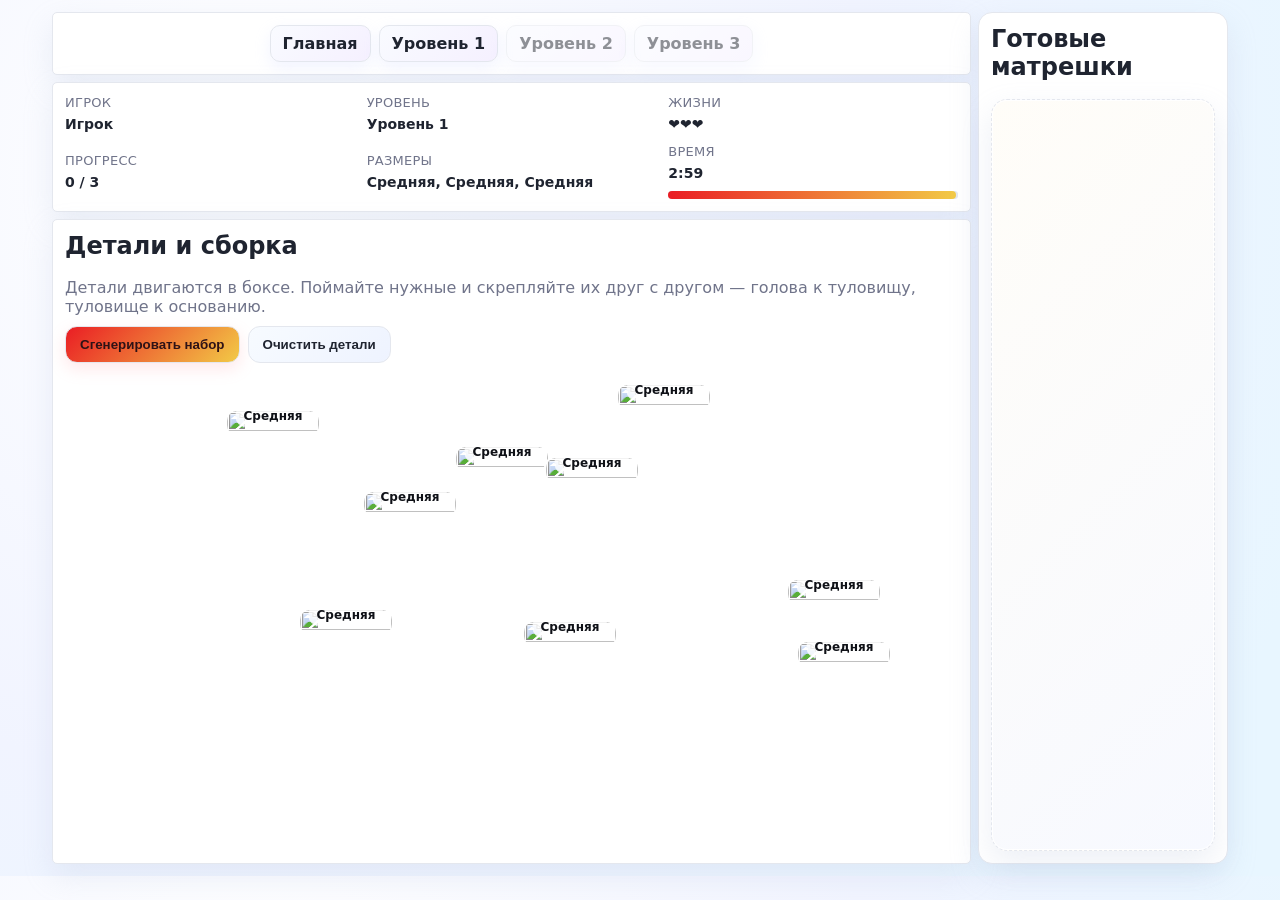
==== level1.html @ 1f482066 "Моя курсовая работа" ====
<!DOCTYPE html>
<html lang="ru">

<head>
  <meta charset="UTF-8" />
  <meta name="viewport" content="width=device-width, initial-scale=1.0" />
  <title>Сборка матрешки — Уровень 1</title>
  <link rel="stylesheet" href="style.css" />
  <link rel="stylesheet" href="matrs.css" />
</head>

<body>
  <div class="app">
    <div class="main-content">
      <header class="panel">
        <nav class="levels">
          <a href="start.html">Главная</a>
          <a id="level1Link" href="level1.html">Уровень 1</a>
          <a id="level2Link" href="level2.html">Уровень 2</a>
          <a id="level3Link" href="level3.html">Уровень 3</a>
        </nav>
      </header>

      <section class="panel hud">
        <div class="hud-item">
          <div class="label">Уровень</div>
          <div id="levelName" class="value">—</div>
        </div>
        <div class="hud-item">
          <div class="label">Жизни</div>
          <div id="lives" class="value">❤❤❤</div>
        </div>
        <div class="hud-item">
          <div class="label">Прогресс</div>
          <div id="progress" class="value">0 / 0</div>
        </div>
        <div class="hud-item">
          <div class="label">Размеры</div>
          <div id="sizeLabel" class="value">Разные</div>
        </div>

        <div class="hud-item">
          <div class="label">Время</div>
          <div id="timer" class="value">—</div>
          <progress id="timerProgress" class="timer-progress" value="0" max="100"></progress>
        </div>

      </section>
      <section class="panel workspace">
        <div class="column palette">
          <h2>Детали и сборка</h2>
          <p class="muted">Детали двигаются в боксе. Поймайте нужные и скрепляйте их друг с другом — голова к туловищу,
            туловище к основанию.</p>
          <div class="row">
            <button id="generateParts">Сгенерировать набор</button>
            <button id="clearParts" class="ghost">Очистить детали</button>
          </div>
          <div id="partsTray" class="parts-tray"></div>
        </div>
      </section>
    </div>
    <section class="panel shelf-panel">
      <div class="column shelf-column">
        <h2>Готовые матрешки</h2>
        <div id="shelf" class="shelf"></div>
      </div>
    </section>
  </div>
  <!-- Модальное окно победы -->
  <div id="winModal" class="modal-overlay">
    <div class="modal-content win-modal">
      <div class="modal-icon">🎉</div>
      <h2>Поздравляем!</h2>
      <p class="modal-subtitle">Вы успешно собрали все матрешки!</p>

      <div class="score-board">
        <div class="score-item">
          <span class="score-label">Собрано матрешек:</span>
          <span class="score-value" id="scoreMatryoshkas">0</span>
        </div>
        <div class="score-item">
          <span class="score-label">Потрачено времени:</span>
          <span class="score-value" id="scoreTime">0:00</span>
        </div>
        <div class="score-item">
          <span class="score-label">Осталось жизней:</span>
          <span class="score-value" id="scoreLives">3</span>
        </div>
        <div class="score-item total">
          <span class="score-label">Общий счет:</span>
          <span class="score-value" id="scoreTotal">0</span>
        </div>
        <div class="score-item summary" id="summaryItem" style="display: none;">
          <span class="score-label" id="summaryLabel">Итоговый счет (уровни 1-2):</span>
          <span class="score-value" id="scoreSummary">0</span>
        </div>
      </div>

      <div class="modal-buttons">
        <button id="nextLevelBtn" class="btn-primary">Следующий уровень →</button>
        <button id="restartLevelBtn" class="btn-secondary">Играть еще раз</button>
        <button id="mainMenuBtn" class="btn-ghost">Главное меню</button>
      </div>
    </div>
  </div>

  <!-- Модальное окно поражения -->
  <div id="loseModal" class="modal-overlay">
    <div class="modal-content lose-modal">
      <div class="modal-icon">😢</div>
      <h2>Игра окончена</h2>
      <p class="modal-subtitle">Попробуйте еще раз!</p>

      <div class="score-board">
        <div class="score-item">
          <span class="score-label">Собрано матрешек:</span>
          <span class="score-value" id="loseMatryoshkas">0</span>
        </div>
        <div class="score-item">
          <span class="score-label">Осталось времени:</span>
          <span class="score-value" id="loseTime">0:00</span>
        </div>
        <div class="score-item">
          <span class="score-label">Причина поражения:</span>
          <span class="score-value" id="loseReason">—</span>
        </div>
      </div>

      <div class="modal-buttons">
        <button id="restartAfterLoseBtn" class="btn-primary">Попробовать еще раз</button>
        <button id="mainMenuLoseBtn" class="btn-secondary">Главное меню</button>
      </div>
    </div>
  </div>

  <!-- Контейнер для конфетти (фейерверков) -->
  <div id="confetti-container"></div>

  <!-- Записка для уровня 1 -->
  <div id="levelNote" style="display: none;">
    <div style="position: fixed; top: 50%; left: 50%; transform: translate(-50%, -50%); background: white; padding: 20px; border-radius: 10px; box-shadow: 0 0 10px rgba(0,0,0,0.5); z-index: 1000; max-width: 400px;">
      <h3>Уровень 1</h3>
      <p>Ваша задача - собрать матрешки. Можно прикреплять голову к туловищу и основание к туловищу. Прикрепляйте соответствующе цветам.</p>
      <button onclick="document.getElementById('levelNote').style.display='none'">Закрыть</button>
    </div>
  </div>

  <script src="script.js"></script>
</body>

</html>
---- style.css ----
* {
  box-sizing: border-box;
}

body {
  margin: 0;
  font-family: "Segoe UI", system-ui, -apple-system, sans-serif;
  background: url('img/xoxloma.jpg') center/cover no-repeat, radial-gradient(circle at 20% 20%, #ffffff, #f1f4ff 50%, #e8f6ff 90%);
  color: #1f2430;
}

.app {
  max-width: 1200px;
  margin: 0 auto;
  padding: 12px;
  display: flex;
  gap: 7px;
  align-items: stretch;
  min-height: calc(100vh - 24px);
}

.main-content {
  flex: 1;
  display: flex;
  flex-direction: column;
  gap: 7px;
  min-height: 100%;
}

h1,
h2 {
  margin: 0 0 8px;
  font-weight: 700;
  font-size: 1.5rem;
}

.muted {
  color: #70748a;
  margin: 0;
}

.panel {
  background: #ffffff;
  border: 1px solid #e4e7ee;
  border-radius: 5px;
  padding: 12px;
  box-shadow: 0 12px 30px #a7b4d433;
}

.hud {
  display: grid;
  grid-template-columns: repeat(auto-fit, minmax(220px, 1fr));
  gap: 12px;
  align-items: center;
}

.hud-item {
  display: flex;
  flex-direction: column;
  gap: 6px;
}

.hud .label {
  color: #70748a;
  font-size: 13px;
  text-transform: uppercase;
  letter-spacing: 0.02em;
}

.hud .value {
  font-weight: 800;
  font-size: 14px;
}

.timer-progress {
  width: 100%;
  height: 8px;
  margin-top: 4px;
  border-radius: 4px;
  background-color: #e4e7ee;
  appearance: none;
}

.timer-progress::-webkit-progress-bar {
  background-color: #e4e7ee;
  border-radius: 4px;
}

.timer-progress::-webkit-progress-value {
  background: linear-gradient(90deg, #ea1d24, #f2ca46);
  border-radius: 4px;
}

.timer-progress::-moz-progress-bar {
  background: linear-gradient(90deg, #ea1d24, #f2ca46);
  border-radius: 4px;
}

.column {
  display: flex;
  flex-direction: column;
  gap: 10px;
}

.row {
  display: flex;
  gap: 8px;
  flex-wrap: wrap;
}

button {
  border-radius: 12px;
  border: 1px solid #e4e7ee;
  padding: 10px 14px;
  background: linear-gradient(135deg, #ea1d24, #f2ca46);
  color: #2e1216;
  cursor: pointer;
  font-weight: 700;
  transition: transform 0.1s ease, filter 0.2s ease, box-shadow 0.2s ease;
  box-shadow: 0 6px 16px #ff9aa23a;
}

button:hover {
  transform: translateY(-1px);
  filter: brightness(1.05);
}

button.ghost {
  background: linear-gradient(135deg, #f7fbff, #eef3ff);
  color: #1f2430;
  border: 1px solid #e4e7ee;
  box-shadow: none;
}

.hint {
  display: flex;
  gap: 10px;
  align-items: center;
  color: #70748a;
  font-size: 14px;
}

.levels {
  display: flex;
  gap: 8px;
  flex-wrap: wrap;
  justify-content: center;
}

.levels a {
  padding: 8px 12px;
  border-radius: 10px;
  border: 1px solid #e4e7ee;
  color: #1f2430;
  text-decoration: none;
  background: linear-gradient(135deg, #f9fbff, #f5f0ff);
  font-weight: 700;
  transition: transform 0.1s ease, filter 0.2s ease;
  box-shadow: 0 6px 16px #bcc7ff33;
}

.levels a:hover {
  transform: translateY(-1px);
  filter: brightness(1.05);
}

.levels a.active {
  background: linear-gradient(135deg, #ffd3dc, #ffeef3);
  color: #2e1216;
}

.levels a.locked {
  opacity: 0.5;
  pointer-events: none;
  cursor: not-allowed;
}

.parts-tray-wrapper {
  flex: 1;
  position: relative;
}

.parts-tray {
  position: relative;
  min-height: 320px;
  overflow: hidden;
}

.workspace {
  flex: 1;
  display: flex;
}

.workspace-split {
  flex: 1;
  display: flex;
  gap: 12px;
}

.shelf-panel {
  width: 250px;
  flex-shrink: 0;
  background: #ffffff;
  border: 1px solid #e4e7ee;
  border-radius: 14px;
  padding: 12px;
  box-shadow: 0 12px 30px #a7b4d433;
  display: flex;
  flex-direction: column;
}

.shelf-column {
  display: flex;
  flex-direction: column;
  flex: 1;
}

.shelf {
  flex: 1;
  border: 1px dashed #e4e7ee;
  border-radius: 16px;
  padding: 14px;
  display: flex;
  flex-direction: column;
  gap: 12px;
  align-items: center;
  background: linear-gradient(135deg, #fffdf8, #f7f9ff);
  box-shadow: inset 0 0 0 1px #ffffff, 0 12px 30px #a7b4d433;
  overflow-y: auto;
  min-height: 320px;
}

/*=========================================*/

/* Модальные окна */
.modal-overlay {
  position: fixed;
  top: 0;
  left: 0;
  right: 0;
  bottom: 0;
  background: rgba(0, 0, 0, 0.9);
  display: none;
  align-items: center;
  justify-content: center;
  z-index: 9999;
  backdrop-filter: blur(8px);
  animation: fadeIn 0.3s ease-out;
}

@keyframes fadeIn {
  from {
    opacity: 0;
  }

  to {
    opacity: 1;
  }
}

.modal-content {
  background: white;
  border-radius: 24px;
  padding: 40px;
  max-width: 500px;
  width: 90%;
  box-shadow: 0 30px 60px rgba(0, 0, 0, 0.3);
  animation: slideUp 0.5s cubic-bezier(0.175, 0.885, 0.32, 1.275);
  text-align: center;
  position: relative;
  overflow: hidden;
}

@keyframes slideUp {
  from {
    transform: translateY(50px) scale(0.9);
    opacity: 0;
  }

  to {
    transform: translateY(0) scale(1);
    opacity: 1;
  }
}

/* Цветовые темы для модальных окон */
.win-modal {
  background: linear-gradient(135deg, #ffffff, #fef9f0);
  border: 3px solid #ea1d24;
}

.win-modal::before {
  content: '';
  position: absolute;
  top: 0;
  left: 0;
  right: 0;
  height: 5px;
  border-radius: 24px 24px 0 0;
}

.lose-modal {
  background: linear-gradient(135deg, #ffffff, #fff8f8);
  border: 3px solid #ff9aa2;
}

.lose-modal::before {
  content: '';
  position: absolute;
  top: 0;
  left: 0;
  right: 0;
  height: 5px;
  border-radius: 24px 24px 0 0;
}

.modal-icon {
  font-size: 4rem;
  margin-bottom: 20px;
  animation: bounce 1s infinite alternate;
}

@keyframes bounce {
  from {
    transform: translateY(0);
  }

  to {
    transform: translateY(-10px);
  }
}

.win-modal .modal-icon {
  animation: winBounce 0.5s ease-out, bounce 1s infinite alternate 0.5s;
}

@keyframes winBounce {
  0% {
    transform: scale(0);
  }

  50% {
    transform: scale(1.2);
  }

  100% {
    transform: scale(1);
  }
}

.modal-content h2 {
  font-size: 2.5rem;
  margin-bottom: 10px;
  color: #1f2430;
}

.win-modal h2 {
  background: linear-gradient(135deg, #ea1d24, #f2ca46);
  background-clip: text;
  -webkit-background-clip: text;
  -webkit-text-fill-color: transparent;
}

.lose-modal h2 {
  background: linear-gradient(135deg, #ff9aa2, #f6a93b);
  background-clip: text;
  -webkit-background-clip: text;
  -webkit-text-fill-color: transparent;
}

.modal-subtitle {
  color: #70748a;
  font-size: 1.2rem;
  margin-bottom: 30px;
}

/* Таблица результатов */
.score-board {
  background: rgba(255, 255, 255, 0.9);
  border-radius: 16px;
  padding: 20px;
  margin: 25px 0;
  border: 2px solid #e4e7ee;
}

.score-item {
  display: flex;
  justify-content: space-between;
  padding: 12px 0;
  border-bottom: 1px solid #e4e7ee;
}

.score-item:last-child {
  border-bottom: none;
}

.score-item.total {
  background: rgba(106, 223, 155, 0.1);
  margin: 10px -10px -10px;
  padding: 15px 10px;
  border-radius: 12px;
  font-weight: 700;
}

.score-label {
  color: #1f2430;
  font-weight: 600;
}

.score-value {
  color: #ff9aa2;
  font-weight: 800;
  font-size: 1.1rem;
}

.win-modal .score-value {
  color: #ea1d24;
}

.lose-modal .score-value {
  color: #ff9aa2;
}

/* Кнопки в модальных окнах */
.modal-buttons {
  display: flex;
  flex-direction: column;
  gap: 12px;
  margin-top: 30px;
}

.btn-primary,
.btn-secondary,
.btn-ghost {
  padding: 16px 24px;
  border-radius: 12px;
  font-weight: 700;
  font-size: 1.1rem;
  cursor: pointer;
  transition: all 0.3s;
  border: none;
}

.btn-primary {
  background: linear-gradient(135deg, #ea1d24, #f2ca46);
  color: white;
  box-shadow: 0 6px 20px rgba(234, 29, 36, 0.3);
}

.btn-primary:hover {
  transform: translateY(-2px);
  box-shadow: 0 8px 25px rgba(234, 29, 36, 0.4);
}

.btn-secondary {
  background: linear-gradient(135deg, #ffd3dc, #ffeef3);
  color: #2e1216;
  border: 2px solid #ff9aa2;
}

.btn-secondary:hover {
  transform: translateY(-2px);
  background: linear-gradient(135deg, #ffc2ce, #ffe0e8);
}

.btn-ghost {
  background: transparent;
  color: #70748a;
  border: 2px solid #e4e7ee;
}

.btn-ghost:hover {
  color: #1f2430;
  border-color: #1f2430;
}

/* Конфетти (фейерверки) */
#confetti-container {
  position: fixed;
  top: 0;
  left: 0;
  width: 100%;
  height: 100%;
  pointer-events: none;
  z-index: 10000;
  display: none;
  overflow: hidden;
}

.confetti {
  position: absolute;
  background: #ff9aa2;
  border-radius: 50%;
  animation: fall linear forwards;
}

@keyframes fall {
  to {
    transform: translateY(100vh) rotate(360deg);
    opacity: 100;
  }
}




.start-container {
  max-width: 900px;
  margin: 0 auto;
  padding: 20px;
  min-height: 100vh;
  display: flex;
  flex-direction: column;
  justify-content: center;
}

.start-header {
  text-align: center;
  margin-bottom: 10px;
  background: rgba(250, 236, 188, 0.7);
  padding: 7px;
  border-radius: 15px;
  box-shadow: 0 8px 20px rgba(0, 0, 0, 0.1);
}

.start-header h1 {
  font-size: 2.5rem;
  background: #ea1d24;
  background-clip: text;
  -webkit-text-fill-color: transparent;
  margin-bottom: 10px;
}

.start-header p {
  color: #70748a;
  font-size: 1.2rem;
}

.start-content {
  display: grid;
  grid-template-columns: 1fr 1fr;
  gap: 10px;
  margin-bottom: 10px;
}

/* Mobile responsiveness */
@media (max-width: 768px) {
  .app {
    flex-direction: column;
    gap: 10px;
    padding: 8px;
  }

  .main-content {
    gap: 10px;
  }

  .shelf-panel {
    width: 100%;
    order: 1;
  }

  .hud {
    grid-template-columns: 1fr;
    gap: 8px;
  }

  .hud-item {
    padding: 8px;
    text-align: center;
  }

  .hud .label {
    font-size: 11px;
  }

  .hud .value {
    font-size: 13px;
  }

  .panel {
    padding: 8px;
  }

  .workspace {
    flex-direction: column;
  }

  .parts-tray {
    min-height: 200px;
  }

  .shelf {
    min-height: 150px;
  }

  .start-content {
    grid-template-columns: 1fr;
  }

  .modal-content {
    padding: 20px;
    margin: 10px;
  }

  .modal-content h2 {
    font-size: 2rem;
  }

  .score-board {
    padding: 15px;
  }

  .btn-primary,
  .btn-secondary,
  .btn-ghost {
    padding: 12px 20px;
    font-size: 1rem;
  }

  h1, h2 {
    font-size: 1.3rem;
  }

  .start-container {
    padding: 10px;
  }

  .start-header h1 {
    font-size: 2rem;
  }

  .rules-panel,
  .setup-panel {
    padding: 7px;
  }
}

@media (max-width: 480px) {
  .app {
    padding: 4px;
  }

  .panel {
    padding: 6px;
  }

  .hud-item {
    padding: 6px;
  }

  .modal-content {
    padding: 15px;
  }

  .modal-content h2 {
    font-size: 1.8rem;
  }

  .score-board {
    padding: 10px;
  }

  .btn-primary,
  .btn-secondary,
  .btn-ghost {
    padding: 10px 16px;
    font-size: 0.9rem;
  }

  .start-btn {
    padding: 15px 30px;
    font-size: 1.1rem;
  }

  .input-group input {
    padding: 12px;
    font-size: 16px; /* Prevent zoom on iOS */
  }
}

.rules-panel {
  background: rgba(250, 236, 188, 0.9);
  border-radius: 20px;
  padding: 20px;
  box-shadow: 0 12px 30px #a7b4d433;
  border: 2px solid #e4e7ee;
}

.rules-panel h2 {
  color: #ff9aa2;
  margin-bottom: 7px;
  display: flex;
  align-items: center;
  gap: 10px;
}



.rules-list {
  list-style: none;
  padding: 0;
}

.rules-list li {
  padding: 7px 0;
  border-bottom: 1px solid #e4e7ee;
  display: flex;
  align-items: center;
  gap: 12px;
}

.rules-list li:last-child {
  border-bottom: none;
}



.setup-panel {
  background: rgba(250, 236, 188, 0.9);
  border-radius: 20px;
  padding: 20px;
  box-shadow: 0 12px 30px #a7b4d433;
  border: 2px solid #e4e7ee;
  display: flex;
  flex-direction: column;
}

.setup-panel h2 {
  color: #ff9aa2;
  margin-bottom: 20px;
  display: flex;
  align-items: center;
  gap: 10px;
}



.input-group {
  margin-bottom: 25px;
}

.input-group label {
  display: block;
  margin-bottom: 8px;
  font-weight: 600;
  color: #1f2430;
}

.input-group input {
  width: 100%;
  padding: 15px;
  border: 2px solid #e4e7ee;
  border-radius: 12px;
  font-size: 16px;
  transition: all 0.3s;
  background: white;
}

.input-group input:focus {
  outline: none;
  border-color: #ff9aa2;
  box-shadow: 0 0 0 3px rgba(255, 154, 162, 0.2);
}

.level-selector {
  margin-top: 10px;
}

.level-buttons {
  display: grid;
  grid-template-columns: repeat(3, 1fr);
  gap: 10px;
  margin-top: 10px;
}

.level-btn {
  padding: 12px;
  background: white;
  border: 2px solid #e4e7ee;
  border-radius: 10px;
  cursor: pointer;
  text-align: center;
  transition: all 0.3s;
  font-weight: 600;
}

.level-btn:hover {
  transform: translateY(-2px);
  box-shadow: 0 6px 16px rgba(188, 199, 255, 0.2);
}

/* Эффект клея */
.glued {
    position: relative;
    border: 2px dashed #ff9900;
}

.glue-spot {
    position: absolute;
    width: 20px;
    height: 20px;
    background: rgba(255, 153, 0, 0.3);
    border-radius: 50%;
    animation: pulse 2s infinite;
}

@keyframes pulse {
    0% { opacity: 0.3; }
    50% { opacity: 0.7; }
    100% { opacity: 0.3; }
}

.glued-pair {
    position: absolute;
    cursor: not-allowed;
    border: 3px solid rgba(255, 0, 0, 0.7);
    border-radius: 10px;
    background: rgba(255, 0, 0, 0.1);
    display: flex;
    align-items: center;
    gap: 10px;
    padding: 10px;
}

.glued-pair.wrong-combination {
    border-color: #ff4444;
    background: rgba(255, 68, 68, 0.1);
}

.glue-effect {
    position: absolute;
    background: rgba(255, 255, 255, 0.5);
    border-radius: 50%;
    animation: glueShine 3s infinite;
}

@keyframes glueShine {
    0% { transform: scale(1); opacity: 0.5; }
    50% { transform: scale(1.2); opacity: 0.8; }
    100% { transform: scale(1); opacity: 0.5; }
}

.glue-label {
    position: absolute;
    top: 5px;
    right: 5px;
    font-size: 12px;
    color: rgba(255, 0, 0, 0.9);
    font-weight: bold;
}

.tools-panel {
    display: flex;
    gap: 40px;
}

.tool {
    cursor: grab;
    pointer-events: auto;
}

.tool img {
    width: 60px;
    height: 60px;
    object-fit: contain;
}



.level-btn.active {
  background: #ffb1a2;
  border-color: #ff9aa2;
  color: #2e1216;
}

.level-btn small {
  display: block;
  font-size: 0.8rem;
  opacity: 0.9;
  margin-top: 4px;
}

.start-button-container {
  text-align: center;
  margin-top: 20px;
}

.start-btn {
  background: #ea1d24;
  color: white;
  border: none;
  border-radius: 15px;
  padding: 20px 40px;
  font-size: 1.3rem;
  font-weight: 700;
  cursor: pointer;
  transition: all 0.3s;
  box-shadow: 0 8px 25px rgba(255, 154, 162, 0.3);
  display: inline-flex;
  align-items: center;
  gap: 10px;
}

.start-btn:hover {
  transform: translateY(-3px);
  box-shadow: 0 12px 30px rgba(255, 154, 162, 0.4);
}

.start-btn:active {
  transform: translateY(-1px);
}

.start-btn::after {
  content: "➜";
  font-size: 1.5rem;
  transition: transform 0.3s;
}

.start-btn:hover::after {
  transform: translateX(5px);
}


.footer-note {
  text-align: center;
  margin-top: 10px;
  color: #70748a;
  font-size: 0.9rem;
  background: rgba(250, 236, 188, 0.9);
  padding: 5px;
  border-radius: 10px;
  box-shadow: 0 4px 15px rgba(0, 0, 0, 0.1);
}


.wrapping-area {
  flex: 0 0 45%;
  display: flex;
  flex-direction: column;
  gap: 10px;
  border-right: 2px solid #e4e7ee;
  padding-right: 12px;
  
}

.wrapping-parts-container {
    display: flex;
    flex-wrap: nowrap;
    justify-content: center;
    align-items: center;
    gap: 20px;
    padding: 0 20px;
    position: relative; /* Если нужен для абсолютного позиционирования внутри */
    width: 100%;
    height: 100%;
    overflow: hidden; /* Чтобы детали не вылезали за границы */
}

/* Стиль для самих частей в wrapping tray */
.wrapping-parts-container .part {
    position: relative; /* или static - зависит от вашей логики */
    flex-shrink: 0; /* Чтобы не сжимались */
    margin: 0; /* Убираем отступы */
}

.wrapping-parts {
  position: relative;
  display: flex;
  gap: 10px;
  justify-content: center;
  align-items: center;
  flex-wrap: wrap;
}

.doll {
    cursor: pointer;
    transition: all 0.3s ease;
    margin: 10px;
    animation: dollPulse 4s ease-in-out infinite;
}

.doll:hover {
    transform: scale(1.1) rotate(5deg);
    animation: dollPulse 2s ease-in-out infinite, dollGlow 2s ease-in-out infinite alternate;
}

.doll:hover img {
    filter: brightness(1.2);
}

@keyframes dollPulse {
    0%, 100% {
        transform: scale(1);
        filter: drop-shadow(0 10px 18px #d1dcff88);
    }
    50% {
        transform: scale(1.02);
        filter: drop-shadow(0 12px 22px #a7c5ff);
    }
}

@keyframes dollGlow {
    0% {
        filter: drop-shadow(0 10px 18px #d1dcff88) brightness(1);
    }
    100% {
        filter: drop-shadow(0 15px 25px #ff9aa2) brightness(1.1);
    }
}

.modal-overlay {
    animation: fadeIn 0.3s ease;
}

@keyframes fadeIn {
    from { opacity: 0; }
    to { opacity: 1; }
}

.layers-container {
    display: flex;
    justify-content: center;
    align-items: flex-end;
    gap: 10px;
    padding: 20px;
}

.layer-item {
    display: flex;
    flex-direction: column;
    align-items: center;
    transition: transform 0.3s ease;
}

.layer-item:hover {
    transform: translateY(-10px);
}
.wrapping-doll-container {
  flex: 1;
  position: relative;
  border: 2px dashed #e4e7ee;
  border-radius: 12px;
  padding: 20px;
  background: linear-gradient(135deg, #fffdf8, #f7f9ff);
  min-height: 200px;
  display: flex;
  align-items: center;
  justify-content: center;
}

.wrapping-doll-area {
  position: relative;
  width: 100%;
  height: 100%;
  display: flex;
  align-items: center;
  justify-content: center;
}
---- matrs.css ----
/* === ДЕТАЛИ  === */
.part {
  position: absolute;
  width: 96px;
  display: flex;
  flex-direction: column;
  align-items: center;
  justify-content: flex-end;
  color: #1a1a1a;
  font-weight: 700;
  text-shadow: 0 1px 2px #ffffff88;
  border: 2px solid #ffffffaa;
  border-radius: 12px;
  cursor: grab;
  user-select: none;
  transition: box-shadow 0.2s ease, transform 0.2s ease;
  background: rgba(255, 255, 255, 0.9);
  transform: scale(var(--scale, 1));
  transform-origin: center bottom;
  will-change: transform, left, top;
  overflow: hidden;
}

.dirty {
  filter: brightness(0.7) sepia(0.5); /* Пример "грязи" */
}
.part img {
  width: 100%;
  height: 100%;
  object-fit: contain;
  pointer-events: none;
}

#toolsPanel {
    background: rgba(255, 255, 255, 0.7);
    padding: 10px 20px;
    border-radius: 20px;
    box-shadow: 0 4px 10px rgba(0,0,0,0.2);
}

.tool {
    transition: transform 0.2s;
}

.tool:hover {
    transform: scale(1.2);
}

.dirty {
    filter: brightness(0.6) sepia(0.4) opacity(0.85);
    /* Добавь оверлей пыли, если хочешь */
}

.wrong-assembly {
    border: 3px dashed red;
    border-radius: 20px;
    padding: 10px;
}

.part span {
  background: #ffffffcc;
  color: #0f1117;
  padding: 4px 8px;
  border-radius: 10px;
  font-size: 12px;
  position: absolute;
  bottom: 8px;
  left: 50%;
  transform: translateX(-50%);
  white-space: nowrap;
  z-index: 2;
}

.part:hover {
  box-shadow: 0 10px 30px #00000055;
  transform: translateY(-2px);
}

.part.can-attach {
  box-shadow: 0 0 0 4px #ffd3dc, 0 10px 30px #ff7b5f88 !important;
  transform: scale(1.05) translateY(-2px);
  border-color: #ff7b5f;
}

.assembled-group {
  z-index: 10;
  pointer-events: none;
  overflow: visible;
  box-sizing: border-box;
}

.assembled-group .part {
  pointer-events: auto;
  cursor: grab;
  margin: 0;
  box-sizing: border-box;
}

/* === ГОТОВЫЕ МАТРЕШКИ === */
.doll {
  position: relative;
  width: 130px;
  height: 190px;
  display: grid;
  place-items: center;
  filter: drop-shadow(0 10px 18px #d1dcff88);
  transform: scale(var(--scale, 1));
  transform-origin: center bottom;
  flex-shrink: 0;
}

.d-label {
  position: absolute;
  bottom: -6px;
  left: 50%;
  transform: translateX(-50%);
  background: #ffffffdd;
  color: #0f1117;
  padding: 4px 10px;
  border-radius: 12px;
  font-weight: 800;
  font-size: 13px;
}

/* === СОСТОЯНИЯ ПЕРЕТАСКИВАНИЯ === */
.dragging {
  opacity: 0.9;
  box-shadow: 0 16px 40px #00000088 !important;
}

/* Улучшение визуального перекрытия */
.wrapping-group, .assembled-group {
    position: absolute;
}

/* Плавное перекрытие */
.wrapping-group {
    position: absolute;
    pointer-events: none;
}

.wrapping-group > * {
    pointer-events: auto;
}

/* Внутренняя матрешка должна быть видна частично */
.completed-doll {
    overflow: visible;
    transition: clip-path 0.3s ease;
}

/* Тени для глубины */
.wrapping-group .part {
    filter: drop-shadow(0 3px 6px rgba(0, 0, 0, 0.3));
}

.wrapping-group .completed-doll {
    filter: drop-shadow(0 2px 4px rgba(0, 0, 0, 0.2));
}

/* Z-index для правильного перекрытия */
.wrapping-group .part-head {
    z-index: 10 !important;
}

.wrapping-group .part-body {
    z-index: 8 !important;
}

.wrapping-group .completed-doll {
    z-index: 5 !important;
}

.wrapping-group .part-base {
    z-index: 6 !important;
}
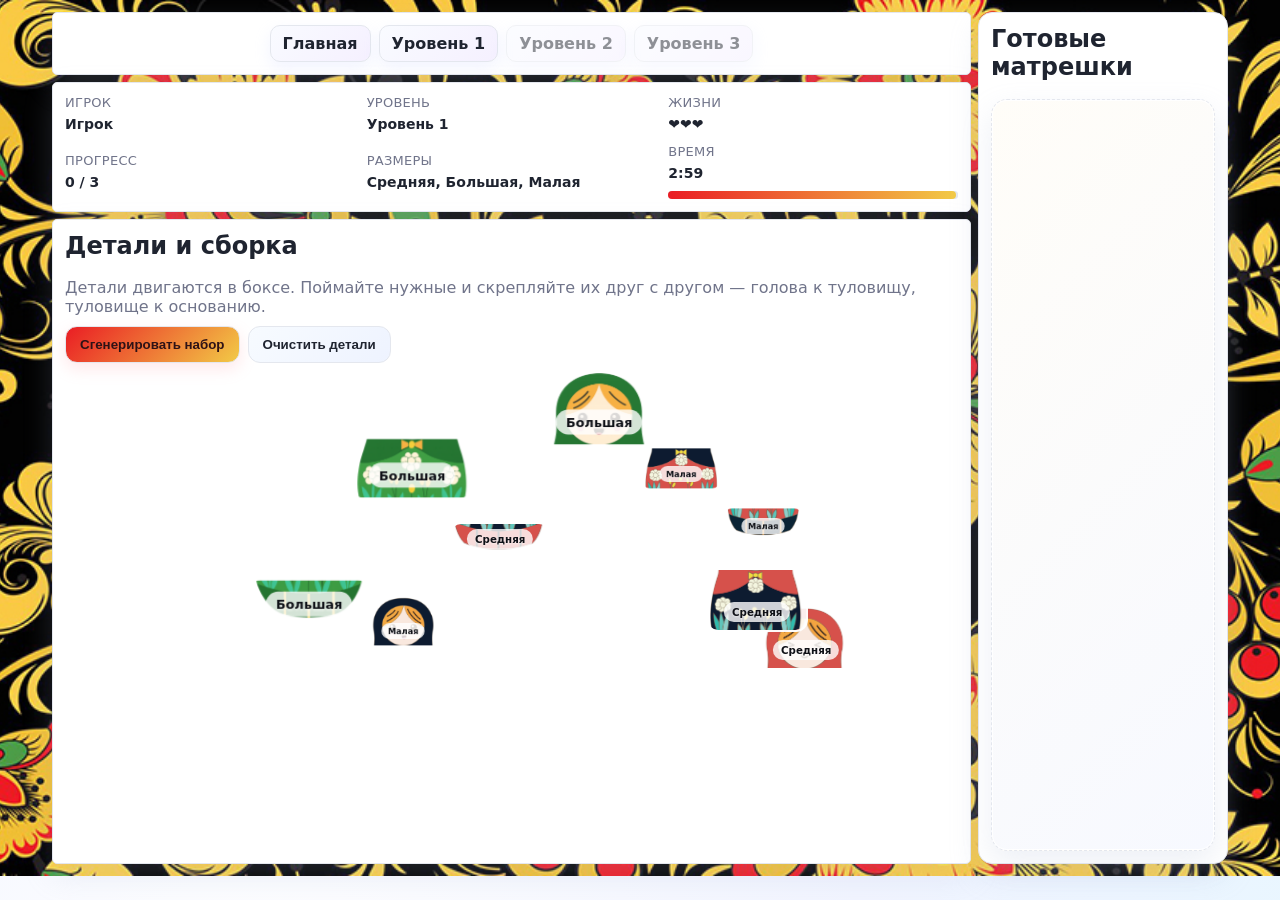
==== commit 6a257bfd: "Мои изменения" ====
--- a/level1.html
+++ b/level1.html
@@ -14,7 +14,7 @@
     <div class="main-content">
       <header class="panel">
         <nav class="levels">
-          <a href="start.html">Главная</a>
+          <a href="index.html">Главная</a>
           <a id="level1Link" href="level1.html">Уровень 1</a>
           <a id="level2Link" href="level2.html">Уровень 2</a>
           <a id="level3Link" href="level3.html">Уровень 3</a>
--- a/style.css
+++ b/style.css
@@ -231,9 +231,6 @@
   min-height: 320px;
 }
 
-/*=========================================*/
-
-/* Модальные окна */
 .modal-overlay {
   position: fixed;
   top: 0;
@@ -284,7 +281,6 @@
   }
 }
 
-/* Цветовые темы для модальных окон */
 .win-modal {
   background: linear-gradient(135deg, #ffffff, #fef9f0);
   border: 3px solid #ea1d24;
@@ -375,7 +371,6 @@
   margin-bottom: 30px;
 }
 
-/* Таблица результатов */
 .score-board {
   background: rgba(255, 255, 255, 0.9);
   border-radius: 16px;
@@ -422,7 +417,6 @@
   color: #ff9aa2;
 }
 
-/* Кнопки в модальных окнах */
 .modal-buttons {
   display: flex;
   flex-direction: column;
@@ -475,7 +469,6 @@
   border-color: #1f2430;
 }
 
-/* Конфетти (фейерверки) */
 #confetti-container {
   position: fixed;
   top: 0;
@@ -544,7 +537,6 @@
   margin-bottom: 10px;
 }
 
-/* Mobile responsiveness */
 @media (max-width: 768px) {
   .app {
     flex-direction: column;
@@ -862,8 +854,8 @@
 }
 
 .tool img {
-    width: 60px;
-    height: 60px;
+    width: 5vw;
+    height: 5vw;
     object-fit: contain;
 }
 
--- a/matrs.css
+++ b/matrs.css
@@ -1,7 +1,6 @@
-/* === ДЕТАЛИ  === */
 .part {
   position: absolute;
-  width: 96px;
+  width: 8vw;
   display: flex;
   flex-direction: column;
   align-items: center;
@@ -22,7 +21,7 @@
 }
 
 .dirty {
-  filter: brightness(0.7) sepia(0.5); /* Пример "грязи" */
+  filter: brightness(0.7) sepia(0.5);
 }
 .part img {
   width: 100%;
@@ -48,7 +47,6 @@
 
 .dirty {
     filter: brightness(0.6) sepia(0.4) opacity(0.85);
-    /* Добавь оверлей пыли, если хочешь */
 }
 
 .wrong-assembly {
@@ -62,7 +60,7 @@
   color: #0f1117;
   padding: 4px 8px;
   border-radius: 10px;
-  font-size: 12px;
+  font-size: 0.8vw;
   position: absolute;
   bottom: 8px;
   left: 50%;
@@ -96,11 +94,10 @@
   box-sizing: border-box;
 }
 
-/* === ГОТОВЫЕ МАТРЕШКИ === */
 .doll {
   position: relative;
-  width: 130px;
-  height: 190px;
+  width: 10.8vw;
+  height: 15.8vw;
   display: grid;
   place-items: center;
   filter: drop-shadow(0 10px 18px #d1dcff88);
@@ -119,21 +116,19 @@
   padding: 4px 10px;
   border-radius: 12px;
   font-weight: 800;
-  font-size: 13px;
+  font-size: 1vw;
 }
 
-/* === СОСТОЯНИЯ ПЕРЕТАСКИВАНИЯ === */
 .dragging {
   opacity: 0.9;
   box-shadow: 0 16px 40px #00000088 !important;
 }
 
-/* Улучшение визуального перекрытия */
+
 .wrapping-group, .assembled-group {
     position: absolute;
 }
 
-/* Плавное перекрытие */
 .wrapping-group {
     position: absolute;
     pointer-events: none;
@@ -143,13 +138,11 @@
     pointer-events: auto;
 }
 
-/* Внутренняя матрешка должна быть видна частично */
 .completed-doll {
     overflow: visible;
     transition: clip-path 0.3s ease;
 }
 
-/* Тени для глубины */
 .wrapping-group .part {
     filter: drop-shadow(0 3px 6px rgba(0, 0, 0, 0.3));
 }
@@ -158,7 +151,6 @@
     filter: drop-shadow(0 2px 4px rgba(0, 0, 0, 0.2));
 }
 
-/* Z-index для правильного перекрытия */
 .wrapping-group .part-head {
     z-index: 10 !important;
 }
@@ -173,4 +165,4 @@
 
 .wrapping-group .part-base {
     z-index: 6 !important;
-}+}
